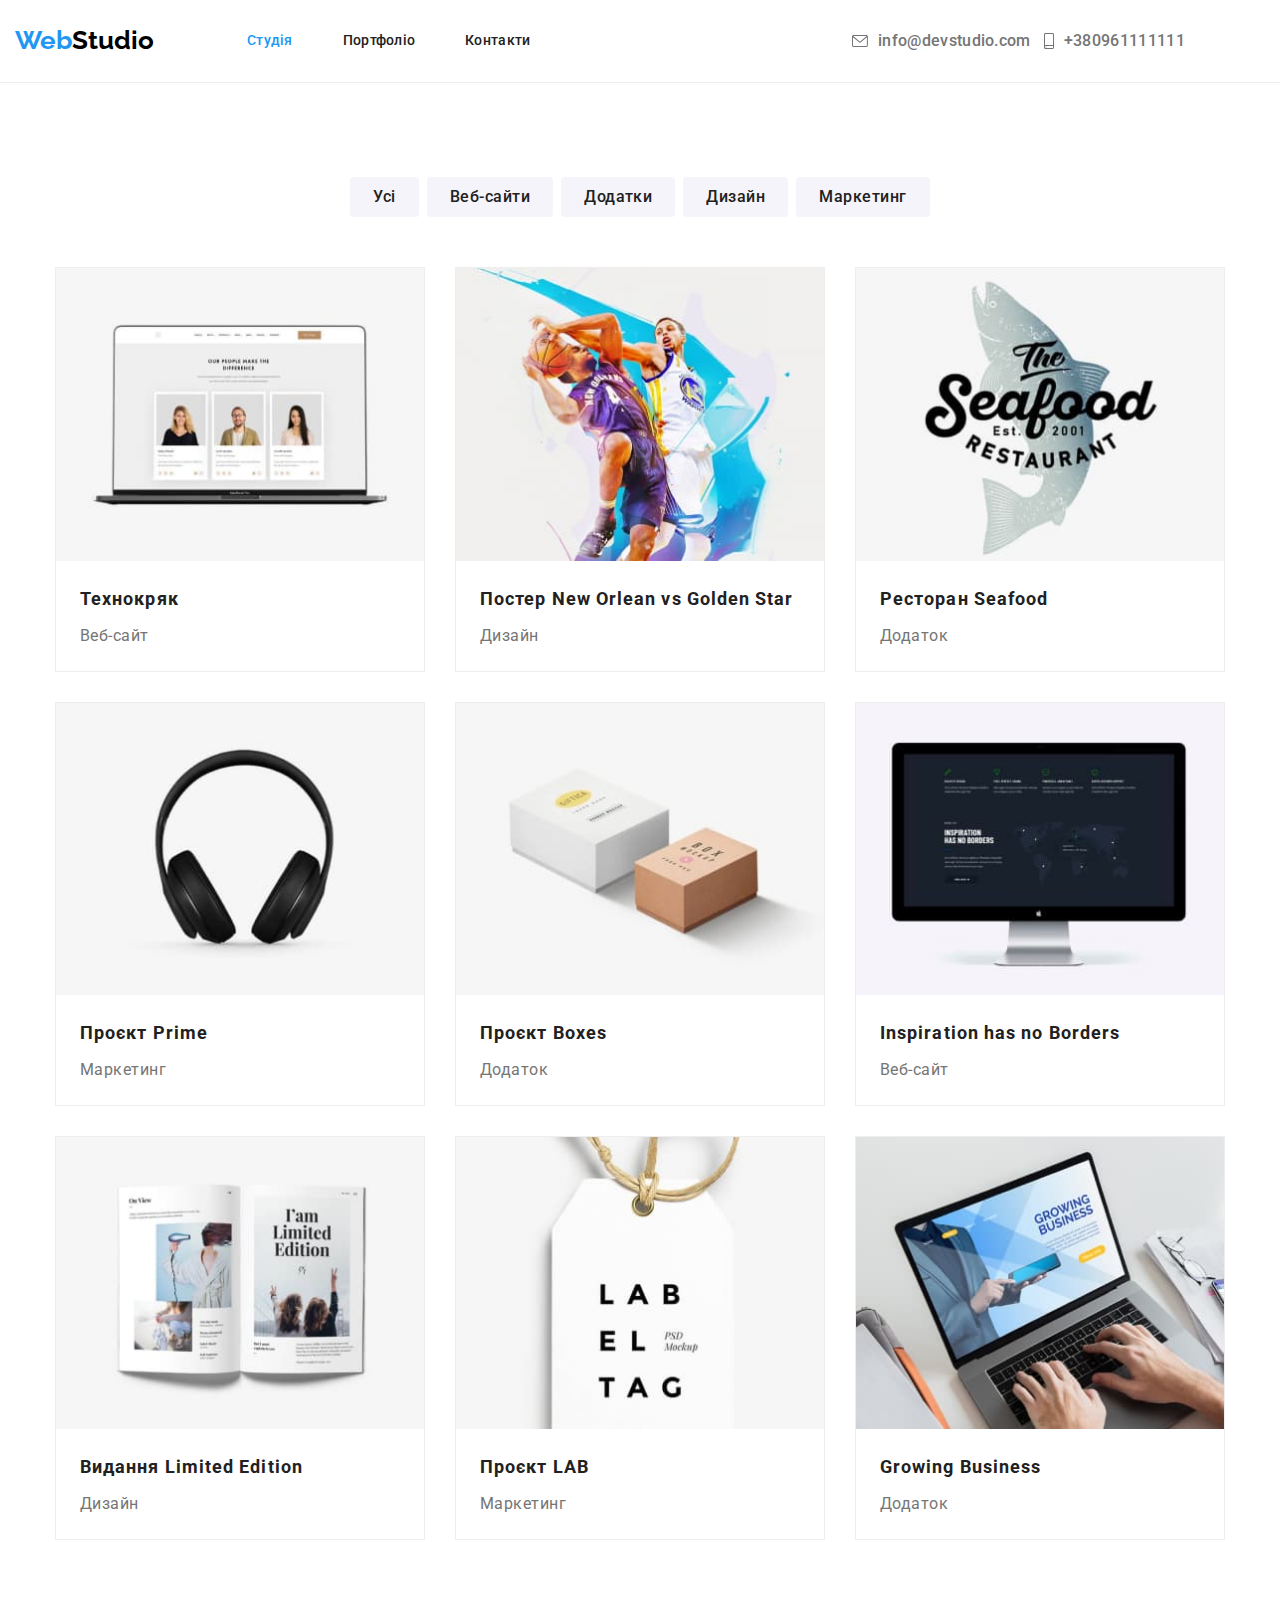
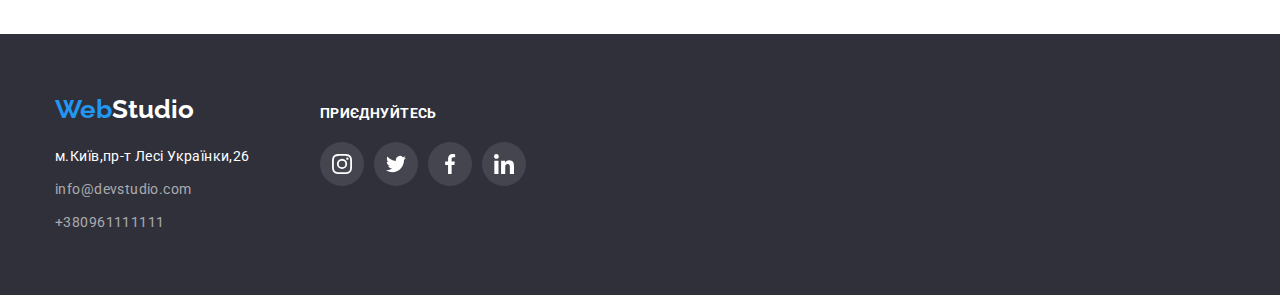
==== portfolio.html @ b9ab9933 "svg-files were added" ====
<!DOCTYPE html>
<html lang="uk">
  <head>
    <meta charset="UTF-8" />
    <meta http-equiv="X-UA-Compatible" content="IE=edge" />
    <meta name="viewport" content="width=device-width, initial-scale=1.0" />

    <link rel="preconnect" href="https://fonts.googleapis.com" />
    <link rel="preconnect" href="https://fonts.gstatic.com" crossorigin />
    <link
      href="https://fonts.googleapis.com/css2?family=Raleway:wght@700&family=Roboto:wght@400;500;700;900&display=swap"
      rel="stylesheet"
    />
    <link
      rel="stylesheet"
      href="https://cdnjs.cloudflare.com/ajax/libs/modern-normalize/1.1.0/modern-normalize.min.css"
    />
    <link rel="stylesheet" href="./css/styles.css" />
    <title>Web Studio</title>
  </head>
  <body>
    <header class="opening-section">
      <div class="container container-header">
        <nav class="navigation">
          <a lang="en" class="link logo-main" href="./index.html">
            <span class="logo">Web</span
            ><span class="logo-additional">Studio</span></a
          >
          <ul class="list header-contacts">
            <li class="header-items">
              <a href="./index.html" class="link nav-titles current link-nav">
                Студія</a
              >
            </li>
            <li>
              <a href="./portfolio.html" class="link nav-titles link-nav">
                Портфоліо
              </a>
            </li>

            <li>
              <a href="#" class="link nav-titles link-nav"> Контакти</a>
            </li>
          </ul>
        </nav>

        <ul class="list footer-contacts">
          <li>
            <a
              href="mailto:info@devstudio.com"
              class="link-contacts contacts-nav"
            >
              <svg class="contacts-icon envelope">
                <use
                  href="./images/icons.svg#icon-envelope"
                  width="16"
                  height="12"
                ></use>
              </svg>
              info@devstudio.com</a
            >
          </li>
          <li>
            <a href="tel:+380961111111" class="link-contacts contacts-nav">
              <svg class="contacts-icon smartphone">
                <use
                  href="./images/icons.svg#icon-smartphone"
                  width="10"
                  height="16"
                ></use>
              </svg>
              +380961111111</a
            >
          </li>
        </ul>
      </div>
    </header>

    <main>
      <section class="portfolio-section">
        <div class="container container-portfolio">
          <h1 class="visually-hidden">Портфоліо</h1>

          <ul class="list buttons-nav">
            <li>
              <button type="button" class="select-button button-item">
                Усі
              </button>
            </li>
            <li>
              <button type="button" class="select-button button-item">
                Веб-сайти
              </button>
            </li>

            <li>
              <button type="button" class="select-button button-item">
                Додатки
              </button>
            </li>
            <li>
              <button type="button" class="select-button button-item">
                Дизайн
              </button>
            </li>
            <li>
              <button type="button" class="select-button button-item">
                Маркетинг
              </button>
            </li>
          </ul>

          <ul class="list card-set">
            <li class="item">
              <a href="#" class="link">
                <img
                  src="./images/technokryak.jpg"
                  width="370"
                  height="294"
                  alt="сайт компанії на екрані ноутбуку"
                />
                <div class="card-title">
                  <h2 class="project-title">Технокряк</h2>
                  <p class="work-title">Веб-сайт</p>
                </div>
              </a>
            </li>

            <li class="item">
              <a href="#" class="link">
                <img
                  src="./images/poster.jpg"
                  width="370"
                  height="294"
                  alt="постер баскетбольного матчу двох команд"
                />
                <div class="card-title">
                  <h2 class="project-title">
                    Постер New Orlean vs Golden Star
                  </h2>
                  <p class="work-title">Дизайн</p>
                </div>
              </a>
            </li>
            <li class="item">
              <a href="#" class="link">
                <img
                  src="./images/restaurant.jpg"
                  width="370"
                  height="294"
                  alt="додаток ресторану"
                />
                <div class="card-title">
                  <h2 class="project-title">Ресторан Seafood</h2>
                  <p class="work-title">Додаток</p>
                </div>
              </a>
            </li>
            <li class="item">
              <a href="#" class="link">
                <img
                  src="./images/headphones.jpg"
                  width="370"
                  height="294"
                  alt="навушники"
                />
                <div class="card-title">
                  <h2 class="project-title">Проєкт Prime</h2>
                  <p class="work-title">Маркетинг</p>
                </div>
              </a>
            </li>
            <li class="item">
              <a href="#" class="link">
                <img
                  src="./images/boxes.jpg"
                  width="370"
                  height="294"
                  alt="коробки"
                />
                <div class="card-title">
                  <h2 class="project-title">Проєкт Boxes</h2>
                  <p class="work-title">Додаток</p>
                </div>
              </a>
            </li>
            <li class="item">
              <a href="#" class="link">
                <img src="./images/computer.jpg" alt="комп'ютер" />
                <div class="card-title">
                  <h2 class="project-title">Inspiration has no Borders</h2>
                  <p class="work-title">Веб-сайт</p>
                </div>
              </a>
            </li>
            <li class="item">
              <a href="#" class="link">
                <img
                  src="./images/book.jpg"
                  width="370"
                  height="294"
                  alt="розгорнута книга"
                />
                <div class="card-title">
                  <h2 class="project-title">Видання Limited Edition</h2>
                  <p class="work-title">Дизайн</p>
                </div>
              </a>
            </li>
            <li class="item">
              <a href="#" class="link">
                <img
                  src="./images/label.jpg"
                  width="370"
                  height="294"
                  alt="бейджик"
                />
                <div class="card-title">
                  <h2 class="project-title">Проєкт LAB</h2>
                  <p class="work-title">Маркетинг</p>
                </div>
              </a>
            </li>
            <li class="item">
              <a href="#" class="link">
                <img
                  src="./images/hannds_on_computer.jpg"
                  width="370"
                  height="294"
                  alt="руки на клавіатурі ноутбуку"
                />
                <div class="card-title">
                  <h2 class="project-title">Growing Business</h2>
                  <p class="work-title">Додаток</p>
                </div>
              </a>
            </li>
          </ul>
        </div>
      </section>
    </main>

    <footer class="footer-color">
      <div class="container container-footer">
        <div class="box-third">
          <div class="box-first">
            <div class="logo-footer">
              <a lang="en" href="./index.html" class="link">
                <span class="logo">Web</span
                ><span class="specific-logo">Studio</span></a
              >
            </div>
            <address>
              <ul class="list footer-nav">
                <li class="footer-item">
                  <a
                    class="link link-map"
                    href="https://goo.gl/maps/CPtrU1FHBa2aNyZL9"
                    target="_blank"
                    rel="noopener noreferrer nofollow"
                  >
                    м.Київ,пр-т Лесі Українки,26</a
                  >
                </li>
                <li class="footer-item">
                  <a class="link-footer" href="mailto:info@devstudio.com"
                    >info@devstudio.com</a
                  >
                </li>
                <li class="footer-item">
                  <a class="link-footer" href="tel:+380961111111"
                    >+380961111111</a
                  >
                </li>
              </ul>
            </address>
          </div>
          <div class="box-second">
            <p class="footer-title">приєднуйтесь</p>

            <ul class="net-list">
              <li class="net-item">
                <a href="" class="net-links">
                  <svg class="net-icons">
                    <use
                      href="./images/icons.svg#icon-instagram"
                      width="20"
                      height="20"
                    ></use>
                  </svg>
                </a>
              </li>
              <li class="net-item">
                <a href="" class="net-links">
                  <svg class="net-icons">
                    <use
                      href="./images/icons.svg#icon-twitter"
                      width="20"
                      height="20"
                    ></use>
                  </svg>
                </a>
              </li>
              <li class="net-item">
                <a href="" class="net-links">
                  <svg class="net-icons">
                    <use
                      href="./images/icons.svg#icon-facebook"
                      width="20"
                      height="20"
                    ></use>
                  </svg>
                </a>
              </li>
              <li class="net-item">
                <a href="" class="net-links">
                  <svg class="net-icons">
                    <use
                      href="./images/icons.svg#icon-linkedin"
                      width="20"
                      height="20"
                    ></use>
                  </svg>
                </a>
              </li>
            </ul>
          </div>
        </div>
      </div>
    </footer>
  </body>
</html>
---- css/styles.css ----
:root {
    --base-color: #212121;
    --additional-color: #2196F3;
    --accent-color: #000000;
    --text-color: #757575;
    --attribute-color: #FFFFFF;
    --section-color: #2F303A;
    --contacts-color: rgba(255, 255, 255, 0.6);
    --button-color: #F5F4FA;
    --portfolio-color: #F5F5F5;
    --button-active: #188CE8;
    --border-color: #ECECEC;
    --secondary-border: #EEEEEE;
    --icon-color:#AFB1B8;
    --background-icon:rgba(255, 255, 255, 0.1);
}

body {
    margin: 0;
    font-family: 'Roboto', sans-serif;
    font-style: normal;
    font-weight: 500;
    color: var(--base-color);
    background-color: var(--attribute-color);

}

.opening-section {
    background-color: var(--attribute-color);
    border-bottom: 1px solid var(--border-color);
}

.logo {
    font-family: 'Raleway', sans-serif;
    font-style: normal;
    font-weight: 700;
    font-size: 26px;
    line-height: 1.19;
    text-decoration: none;
    color: var(--additional-color);


}

.logo-additional {
    font-family: 'Raleway', sans-serif;
    font-style: normal;
    font-weight: 700;
    font-size: 26px;
    line-height: 1.19;
    text-decoration: none;
    color: var(--accent-color);


}

.specific-logo {
    font-family: 'Raleway', sans-serif;
    font-style: normal;
    font-weight: 700;
    font-size: 26px;
    line-height: 1.19;
    color: var(--attribute-color)
}

a {
    text-decoration: none;

}

.link {
    text-decoration: none;
}

.nav-titles {

    font-family: 'Roboto';
    font-size: 14px;
    letter-spacing: 0.02em;
    line-height: 1.14;
    color: var(--base-color);


}

.nav-titles:hover,
.nav-titles:focus {
    color: var(--additional-color);
}

.link-contacts {
    font-family: 'Roboto';
    line-height: 1.14;
    letter-spacing: 0.02em;
    color: var(--text-color);

}

.link-contacts:hover,
.link-contacts:focus {
    color: var(--additional-color);
}
.link-contacts:focus, 
.link-contacts:hover .smartphone{
    fill: var(--additional-color);
}
.link-contacts:focus,
.link-contacts:hover .envelope {
    fill: var(--additional-color);
}
.link-footer {
    font-style: normal;
    font-weight: 400;
    font-size: 14px;
    line-height: 1.71;
    letter-spacing: 0.03em;
    color: var(--contacts-color);

}

.link-footer:hover,
.link-footer:focus {
    color: var(--additional-color);
}

.list {
    list-style-type: none;
}

.hero-section {
    background-color: var(--section-color);
}

.current.link-nav {
    color: var(--additional-color);
}

.link-map {
    font-style: normal;
    font-weight: 400;
    font-size: 14px;
    line-height: 1.71;
    letter-spacing: 0.03em;
    color: var(--attribute-color);
}

.hero-section {
    background-color: var(--section-color);
    padding: 200px 0;

}

.hero-title {
    font-weight: 900;
    font-size: 44px;
    line-height: 1.36;
    letter-spacing: 0.06em;
    text-transform: uppercase;
    color: var(--attribute-color);
    margin: 0 auto 30px auto;
    width: 696px;
    text-align: center;

}

.button {
    display: inline-block;
    margin-left: 477px;
    margin-right: 477px;
    text-align: center;
    border-radius: 4px;
    min-width: 215px;
    box-shadow: 0px 4px 4px rgba(0, 0, 0, 0.15);
    padding: 10px 32px;
    border: 1px solid transparent;
    white-space: nowrap;
    font-family: inherit;
    font-weight: 700;
    font-size: 16px;
    line-height: 1.87;
    letter-spacing: 0.06em;
    background-color: var(--additional-color);
    color: var(--attribute-color);
    cursor: pointer;
}

.button:hover,
.button:focus {
    background-color: var(--button-active);
}

.select-button {
    font-family: inherit;
    font-size: 16px;
    font-weight: 500;
    line-height: 1.63;
    letter-spacing: 0.03em;
    background-color: var(--button-color);
    color: var(--base-color);
    cursor: pointer;
    display: inline-block;
    border-radius: 4px;
    border: 1px solid transparent;
    padding: 6px 22px;

}

.select-button:hover,
.select-button:focus {
    background-color: var(--additional-color);
    color: var(--attribute-color);
    
    box-shadow: 0px 3px 1px rgba(0, 0, 0, 0.1), 0px 1px 2px rgba(0, 0, 0, 0.08), 0px 2px 2px rgba(0, 0, 0, 0.12);
}

.visually-hidden {
    position: absolute;
    width: 1px;
    height: 1px;
    margin: -1px;
    padding: 0;
    overflow: hidden;
    border: 0;
    clip: rect(0 0 0 0);
}

.features-title {
    font-weight: 700;
    font-size: 14px;
    line-height: 1.14;
    letter-spacing: 0.03em;
    text-transform: uppercase;
    margin-top: 0px;
    margin-bottom: 10px;

}

.discription {
    font-weight: 400;
    font-size: 14px;
    line-height: 1.71;
    letter-spacing: 0.03em;
    color: var(--text-color);
}

.section-team {
    background-color: var(--button-color);
}

.section-title {
    font-weight: 700;
    font-size: 36px;
    line-height: 1.17;
    letter-spacing: 0.03em;
    text-align: center;
    margin-top: 0;
    margin-bottom: 50px;
    text-align: center;
}

.team-title {
    font-weight: 700;
    font-size: 36px;
    line-height: 1.17;
    letter-spacing: 0.03em;
    margin-top: 0;
    margin-bottom: 50px;
    text-align: center;
}


.person-title {
    font-size: 16px;
    line-height: 1.19;
    letter-spacing: 0.03em;
    margin-top: 0px;
    margin-bottom: 10px;

}

.post-title {
    font-weight: 400;
    font-size: 16px;
    line-height: 1.19;
    letter-spacing: 0.03em;
    color: var(--text-color);
}

.project-title {
    font-weight: 700;
    font-size: 18px;
    line-height: 2;
    letter-spacing: 0.06em;
    color: var(--base-color);
    margin-top: 0px;
    margin-bottom: 4px;

}

.work-title {
    font-weight: 400;
    font-size: 16px;
    line-height: 1.87;
    letter-spacing: 0.03em;
    color: var(--text-color);
}

.footer-color {
    background-color: var(--section-color);
    padding: 60px 0px;
}

h1,
h2.h3,
h4,
h5,
h6,
p,
ul {
    margin: 0;
    padding: 0;
}

img {
    display: block;
    max-width: 100%;
    height: auto;
}

.logo-main {
    margin: 24px 93px 25px 0px;
}

.navigation {
    margin-right: auto;
    display: flex;
}

.link-nav {
    padding: 32px 0;
    display: block;
}
.envelope{
    width: 16px;
    height: 12px;
    fill: var(--text-color);
    
    margin-right: 10px;
}
.smartphone{
    width:10px;
    height: 16px;
    fill: var(--text-color);
    margin-right: 10px;
}
.contacts-nav {
    padding: 32px 0;
    display: flex;
    align-items: center;
    
}

.container {
    width: 1200px;
    padding: 0px 15px;
    margin: 0 auto;
}

.container-header {
    display: inline-flex;

    align-items: center;

}

.header-contacts {
    width: 281px;
    display: flex;
    gap: 50px;
    justify-content: space-between;

}

.footer-contacts {
    display: flex;
    width: 333px;
    justify-content: space-between;
   

}

.overlay {
    max-width: 1600px;
    height: 600px;
    margin-left: auto;
    margin-right: auto;
    outline: ;
    background-image:
        url(../images/hero.jpg);
    background-repeat: no-repeat;
    background-position: center;
    background-size: cover;
}

.features {
    display: flex;
    gap: 30px;
}

.features-items {
    width: 270px;
}

.activity-section {
    padding: 0px 0px 94px 0px;
}

.activity {
    display: flex;
    gap: 30px;

}

.activity-item {
    width: 370px;

}

.section-team {
    padding: 94px 0px;
}

.team {
    display: flex;
    gap: 30px;
}

.team-card {
    width: 270px;

}

.team-item {
    width: 270px;
    padding-top: 30px;
    padding-bottom: 30px;
    gap: 30px;
    text-align: center;
    box-shadow: 0px 1px 3px rgba(0, 0, 0, 0.12), 0px 1px 1px rgba(0, 0, 0, 0.14), 0px 2px 1px rgba(0, 0, 0, 0.2);
    border-radius: 0px 0px 4px 4px;
    background: var(--attribute-color);
}

.footer-nav {
    display: flex;
    flex-direction: column;
    gap: 9px;
}

.logo-footer {
    margin-bottom: 20px;

}

.portfolio-section {
    padding: 94px 0px;
}

.buttons-nav {
    display: flex;
    margin-left: auto;
    margin-right: auto;
    margin-bottom: 50px;
    justify-content: center;
    gap: 8px;

}

.card-set {
    display: flex;
    flex-wrap: wrap;
    gap: 30px;
}

.item {
    width: 370px;
    border: 1px solid var(--secondary-border);

}
.item:hover{
box-shadow: 0px 1px 1px rgba(0, 0, 0, 0.12), 0px 4px 4px rgba(0, 0, 0, 0.06), 1px 4px 6px rgba(0, 0, 0, 0.16);
}
.card-title {
    padding: 20px 24px;
}

.benefits-section{
    padding: 94px 0px;
}
.benefits-list{
    list-style-type: none;
    display: flex;
    gap:30px;
}
.benefits-unit{
    width: 270px;
    display: flex;
    background-color:var(--button-color);
    margin-bottom: 30px;
    border-radius: 4px;
    height: 120px;
   
}
.benefits{
    display: flex;
    width: 270px;
    height: 120px;
    justify-content:center;
    align-items: center;
background-color: var(--button-color);
    margin-bottom: 30px;
    border-radius: 4px;
    
}
.benefits-icon.antenna{
    width: 65.32px;
    height: 70px;
}
.benefits-icon.clock{
    width: 66.96px;
    height: 70px;
}
.benefits-icon.diagram{
width: 70px;
height: 53.69px;
}
.benefits-icon.astronaut{
    width: 70px;
    height: 70px;
}
.soc-list{
    list-style-type: none;
    display: flex;
    gap:10px;
    margin: 16px 32px;
}
.soc-item{
    
    width: 44px;
    height: 44px;

}
.soc-link{
 display: flex;
 width: 44px;
 height: 44px;
 background-color:var(--attribute-color);
 border-radius: 50%;
 justify-content: center;
 align-items: center;
}
.soc-icon{
    width: 20px;
    height: 20px;
    fill: var(--icon-color);
}
.soc-link:hover,
.soc-link:focus{
background-color: var(--additional-color);
}

.soc-link:hover .soc-icon,
.soc-link:focus .soc-icon
{
fill: var(--attribute-color);

}
.soc-link:focus .soc-icon{
background-color: var(--additional-color);
fill: var(--attribute-color);

}

.clients-section{
    padding: 94px 0px;
}
.clients-list{
    list-style-type: none;
    display: flex;
    gap:30px;
}
.client-link{
    display:flex;
    width: 170px;
    height: 92px;
    border: 1px solid var(--icon-color);
    border-radius: 4px;
    justify-content: center;
    align-items: center;

}
.clients-icon{
    display: block;
    width: 106px;
    height: 60px;
    fill: var(--icon-color);
      
}
.clients-title{
 margin-top: 0px;
 margin-bottom: 50px;
   text-align: center;
        font-weight: 700;
        font-size: 36px;
        line-height: 1.17;
        text-align: center;
        letter-spacing: 0.03em;
    
        color: var(--base-color)
    }
.client-link:hover .clients-icon,
.client-link:focus .client-icon
{
    fill: var(--additional-color);
}  
.client-link:hover,
.client-link:focus
{
    border:1px solid var(--additional-color);
}
.footer-title{
 font-weight: 700;
font-size: 14px;
line-height: 1.14;
letter-spacing: 0.03em;
text-transform: uppercase;
color: var(--attribute-color);
margin-bottom: 20px;
}
.net-list{
    list-style-type: none;
    display: flex;
    gap: 10px;
}
.net-item{
width: 44px;
  height: 44px;  
}
.net-links{
display: flex;
width: 44px;
    height: 44px;
    border-radius: 50%;
    background-color:var(--background-icon);
    justify-content: center;
    align-items: center;
  
    fill: var(--attribute-color);
}
.net-icons{
    display: block;
    width: 20px;
    height: 20px;
}
.net-links:hover,
.net-links:focus{
    background-color: var(--additional-color);
}
.box-second{
    margin-left: 70px;
}
.box-third{
    display: flex;
    align-items: baseline;
}
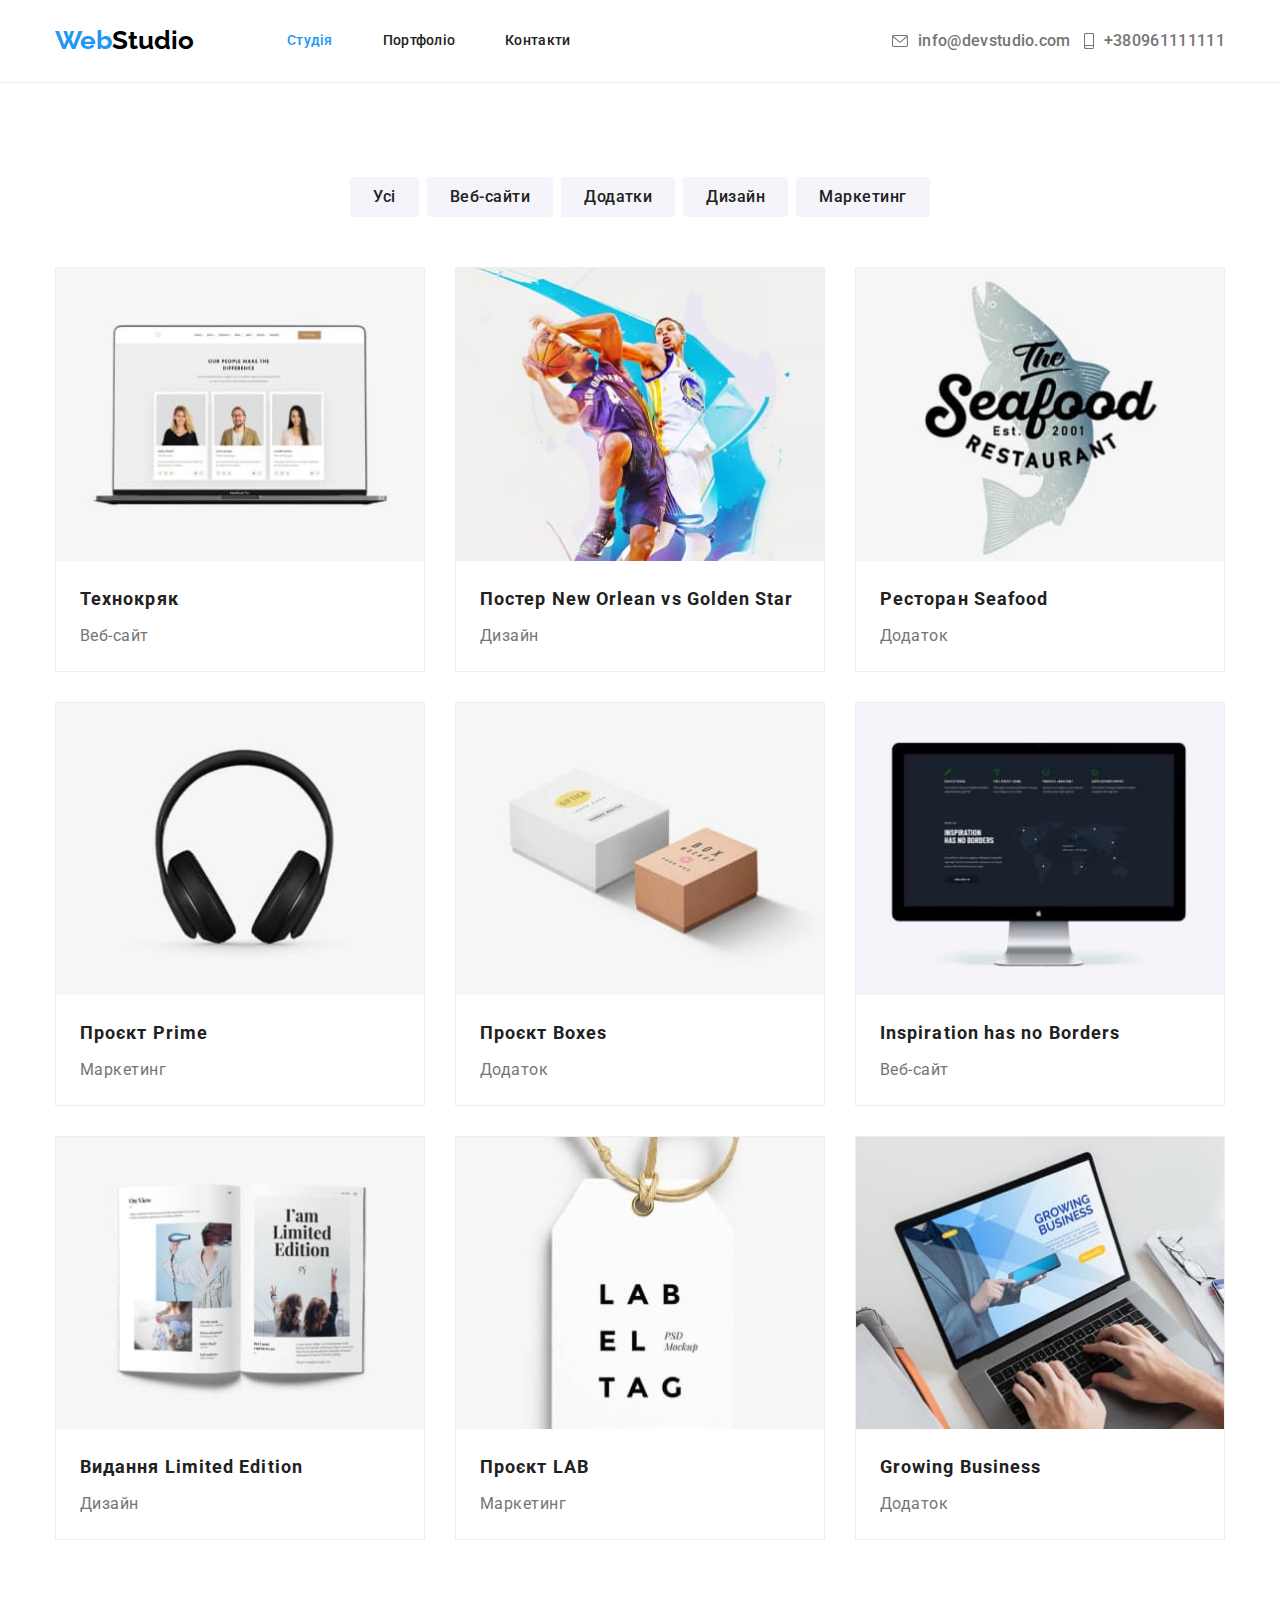
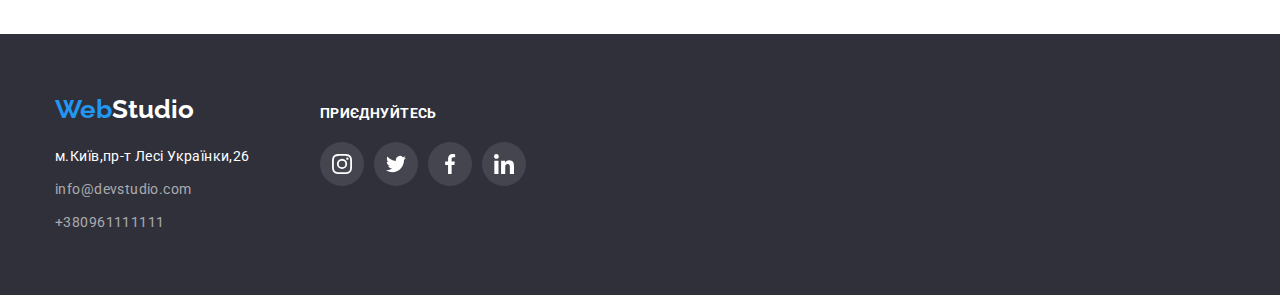
==== commit b3d70cb7: "changes in html and css" ====
--- a/portfolio.html
+++ b/portfolio.html
@@ -112,7 +112,7 @@
 
           <ul class="list card-set">
             <li class="item">
-              <a href="#" class="link">
+              <a href="#" class="card-link link">
                 <img
                   src="./images/technokryak.jpg"
                   width="370"
@@ -127,7 +127,7 @@
             </li>
 
             <li class="item">
-              <a href="#" class="link">
+              <a href="#" class="card-link link">
                 <img
                   src="./images/poster.jpg"
                   width="370"
@@ -143,7 +143,7 @@
               </a>
             </li>
             <li class="item">
-              <a href="#" class="link">
+              <a href="#" class="card-link link">
                 <img
                   src="./images/restaurant.jpg"
                   width="370"
@@ -157,7 +157,7 @@
               </a>
             </li>
             <li class="item">
-              <a href="#" class="link">
+              <a href="#" class="card-link link">
                 <img
                   src="./images/headphones.jpg"
                   width="370"
@@ -171,7 +171,7 @@
               </a>
             </li>
             <li class="item">
-              <a href="#" class="link">
+              <a href="#" class="card-link link">
                 <img
                   src="./images/boxes.jpg"
                   width="370"
@@ -185,7 +185,7 @@
               </a>
             </li>
             <li class="item">
-              <a href="#" class="link">
+              <a href="#" class="card-link link">
                 <img src="./images/computer.jpg" alt="комп'ютер" />
                 <div class="card-title">
                   <h2 class="project-title">Inspiration has no Borders</h2>
@@ -194,7 +194,7 @@
               </a>
             </li>
             <li class="item">
-              <a href="#" class="link">
+              <a href="#" class="card-link link">
                 <img
                   src="./images/book.jpg"
                   width="370"
@@ -208,7 +208,7 @@
               </a>
             </li>
             <li class="item">
-              <a href="#" class="link">
+              <a href="#" class="card-link link">
                 <img
                   src="./images/label.jpg"
                   width="370"
@@ -222,7 +222,7 @@
               </a>
             </li>
             <li class="item">
-              <a href="#" class="link">
+              <a href="#" class="card-link link">
                 <img
                   src="./images/hannds_on_computer.jpg"
                   width="370"
--- a/css/styles.css
+++ b/css/styles.css
@@ -90,6 +90,8 @@
 
 .link-contacts {
     font-family: 'Roboto';
+    font-weight: 500;
+    font-style: normal;
     line-height: 1.14;
     letter-spacing: 0.02em;
     color: var(--text-color);
@@ -100,14 +102,13 @@
 .link-contacts:focus {
     color: var(--additional-color);
 }
-.link-contacts:focus, 
-.link-contacts:hover .smartphone{
+.link-contacts:focus .contacts-icon{
     fill: var(--additional-color);
 }
-.link-contacts:focus,
-.link-contacts:hover .envelope {
+.link-contacts:hover .contacts-icon{
     fill: var(--additional-color);
 }
+
 .link-footer {
     font-style: normal;
     font-weight: 400;
@@ -367,7 +368,7 @@
 }
 
 .container-header {
-    display: inline-flex;
+    display: flex;
 
     align-items: center;
 
@@ -395,7 +396,7 @@
     margin-left: auto;
     margin-right: auto;
     outline: ;
-    background-image:
+    background-image:linear-gradient(to right, rgba(47, 48, 58, 0.4),rgba(47, 48, 58, 0.4)),
         url(../images/hero.jpg);
     background-repeat: no-repeat;
     background-position: center;
@@ -487,9 +488,17 @@
     border: 1px solid var(--secondary-border);
 
 }
-.item:hover{
+.card-link{
+    display: block;
+}
+.card-link:hover{
 box-shadow: 0px 1px 1px rgba(0, 0, 0, 0.12), 0px 4px 4px rgba(0, 0, 0, 0.06), 1px 4px 6px rgba(0, 0, 0, 0.16);
 }
+.card-link:focus{
+    box-shadow: 0px 1px 1px rgba(0, 0, 0, 0.12), 0px 4px 4px rgba(0, 0, 0, 0.06), 1px 4px 6px rgba(0, 0, 0, 0.16);
+    }
+
+
 .card-title {
     padding: 20px 24px;
 }
@@ -497,20 +506,12 @@
 .benefits-section{
     padding: 94px 0px;
 }
-.benefits-list{
-    list-style-type: none;
-    display: flex;
-    gap:30px;
-}
-.benefits-unit{
-    width: 270px;
-    display: flex;
-    background-color:var(--button-color);
-    margin-bottom: 30px;
-    border-radius: 4px;
-    height: 120px;
-   
-}
+
+.box-icons{
+display: flex;
+    gap: 30px;
+}
+
 .benefits{
     display: flex;
     width: 270px;
@@ -542,7 +543,8 @@
     list-style-type: none;
     display: flex;
     gap:10px;
-    margin: 16px 32px;
+    margin-top: 16px;
+    justify-content: center;
 }
 .soc-item{
     
@@ -564,21 +566,17 @@
     height: 20px;
     fill: var(--icon-color);
 }
-.soc-link:hover,
+.soc-link:hover{
+    background-color: var(--additional-color);
+}
 .soc-link:focus{
 background-color: var(--additional-color);
 }
-
-.soc-link:hover .soc-icon,
-.soc-link:focus .soc-icon
-{
+.soc-link:hover .soc-icon{
+    fill: var(--attribute-color);
+}
+.soc-link:focus .soc-icon{
 fill: var(--attribute-color);
-
-}
-.soc-link:focus .soc-icon{
-background-color: var(--additional-color);
-fill: var(--attribute-color);
-
 }
 
 .clients-section{
@@ -597,13 +595,13 @@
     border-radius: 4px;
     justify-content: center;
     align-items: center;
-
+fill: var(--icon-color);
 }
 .clients-icon{
     display: block;
     width: 106px;
     height: 60px;
-    fill: var(--icon-color);
+   
       
 }
 .clients-title{
@@ -618,16 +616,24 @@
     
         color: var(--base-color)
     }
-.client-link:hover .clients-icon,
-.client-link:focus .client-icon
-{
+
+.client-link:hover {
+    border: 1px solid var(--additional-color);
+    fill: var(--additional-color);
+}
+.client-link:focus {
+    border: 1px solid var(--additional-color);
+    fill: var(--additional-color);
+}
+
+.client-link:hover .clients-icon {
+    fill: var(--additional-color);
+}
+.client-link:focus .client-icon {
     fill: var(--additional-color);
 }  
-.client-link:hover,
-.client-link:focus
-{
-    border:1px solid var(--additional-color);
-}
+
+
 .footer-title{
  font-weight: 700;
 font-size: 14px;
@@ -662,7 +668,9 @@
     width: 20px;
     height: 20px;
 }
-.net-links:hover,
+.net-links:hover{
+background-color: var(--additional-color);
+}
 .net-links:focus{
     background-color: var(--additional-color);
 }
